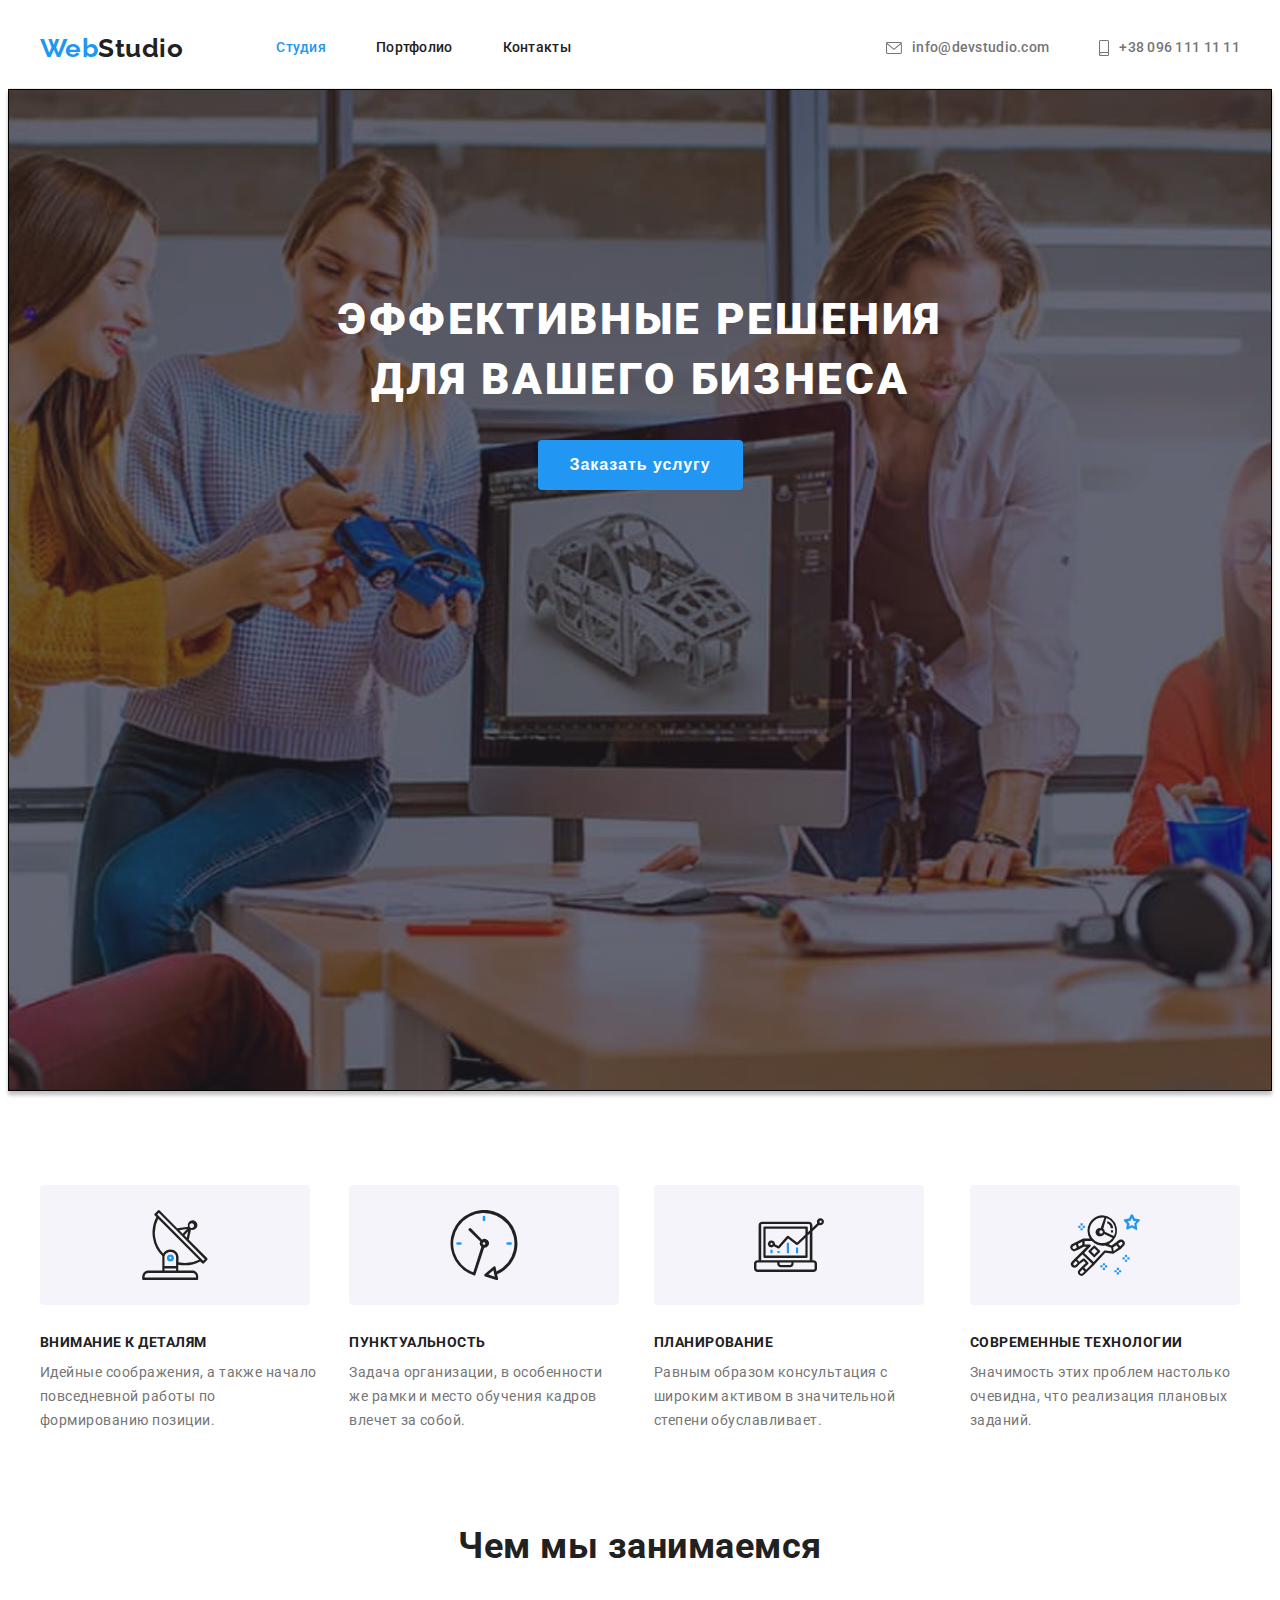
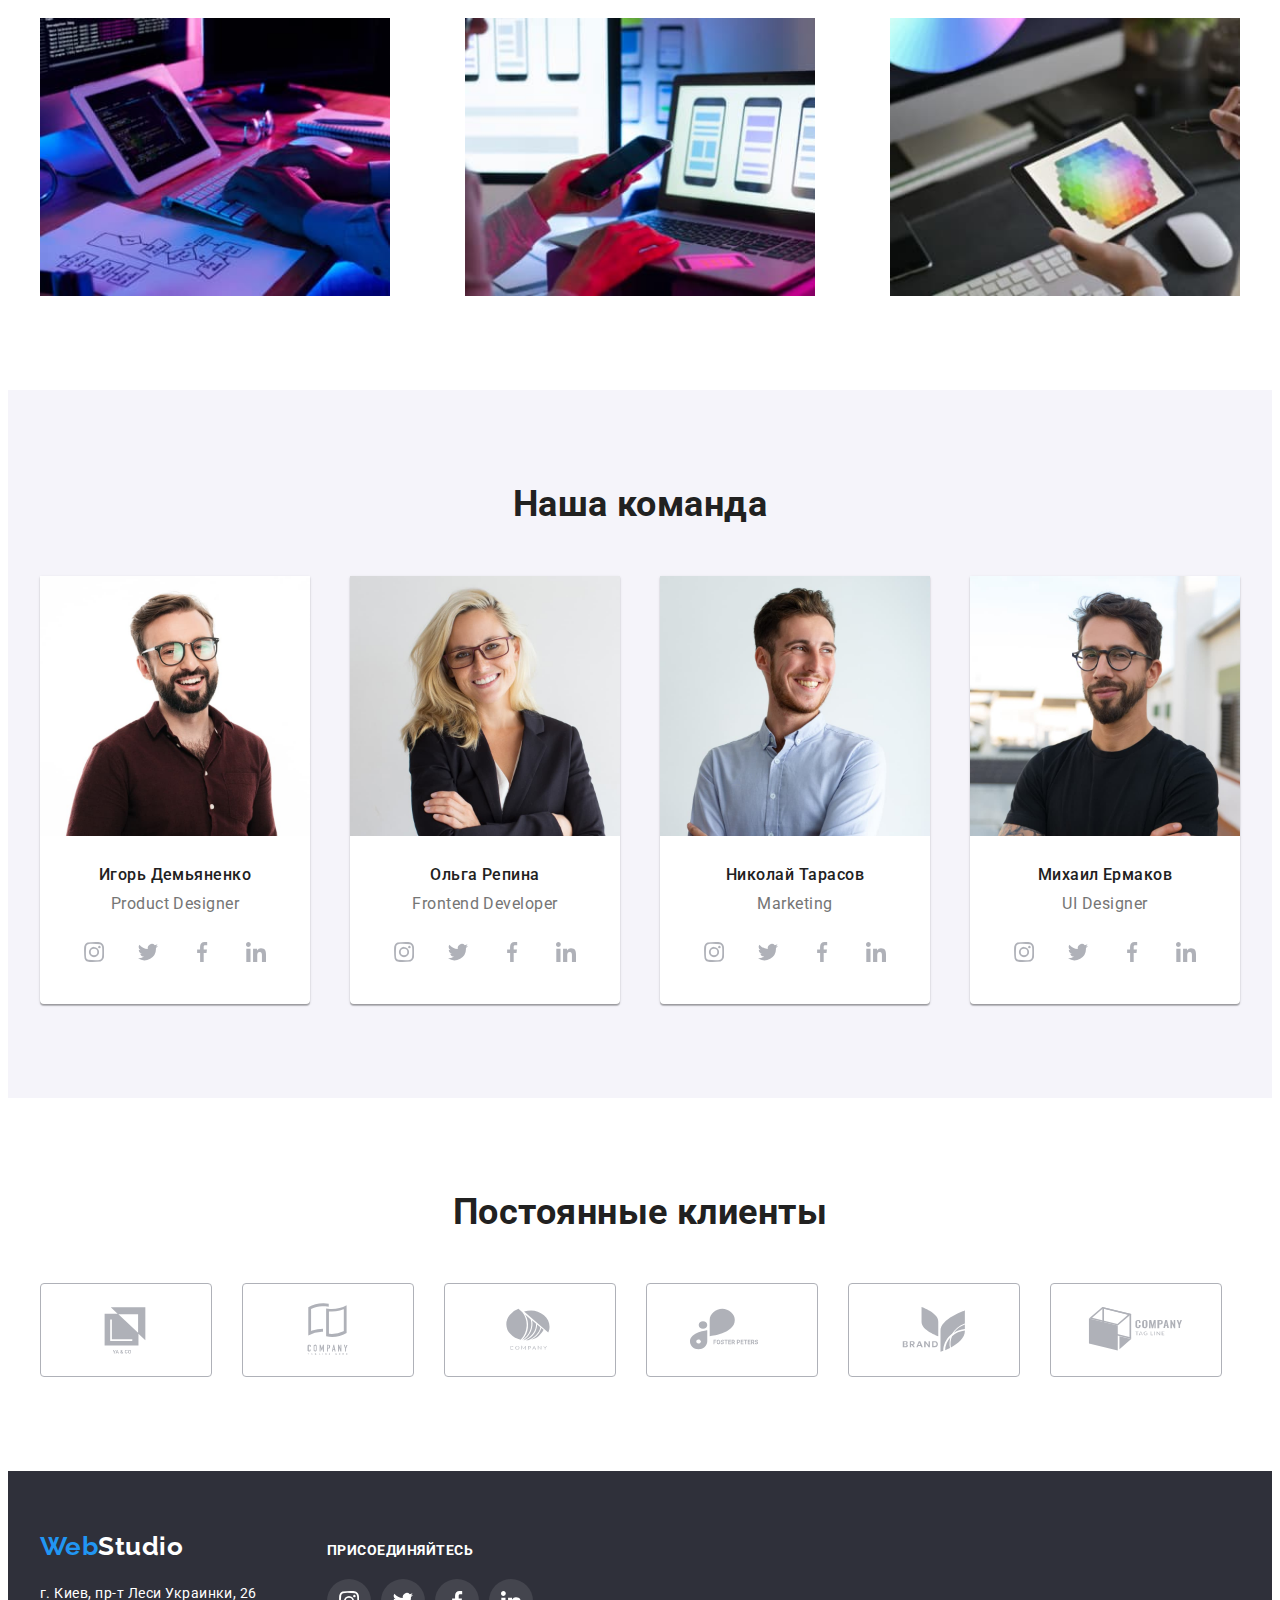
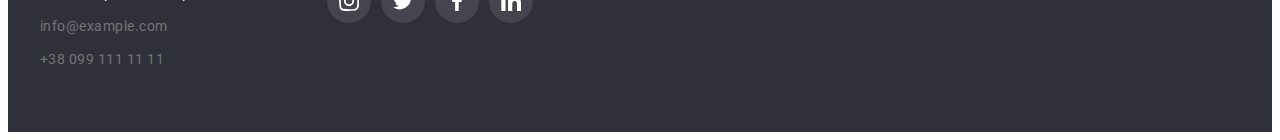
==== index.html @ 2c9416e2 "Initial commit" ====
<!DOCTYPE html>
<html lang="ru">
  <head>
    <meta charset="UTF-8" />
    <meta http-equiv="X-UA-Compatible" content="IE=edge" />
    <meta name="viewport" content="width=device-width, initial-scale=1.0" />
    <title>WebStudio</title>
    <link rel="preconnect" href="https://fonts.googleapis.com" />
    <link rel="preconnect" href="https://fonts.gstatic.com" crossorigin />
    <link
      href="https://fonts.googleapis.com/css2?family=Raleway:wght@700&family=Roboto:wght@400;500;700;900&display=swap"
      rel="stylesheet"
    />
    <link
      rel="stylesheet"
      href="https://cdnjs.cloudflare.com/ajax/libs/modern-normalize/1.1.0/modern-normalize.min.css"
      integrity="sha512-wpPYUAdjBVSE4KJnH1VR1HeZfpl1ub8YT/NKx4PuQ5NmX2tKuGu6U/JRp5y+Y8XG2tV+wKQpNHVUX03MfMFn9Q=="
      crossorigin="anonymous"
      referrerpolicy="no-referrer"
    />
    <link rel="stylesheet" href="./css/style.css" />
  </head>
  <body>
    <!-- Шапка сайта-->
    <header class="header">
      <div class="container container-header">
        <nav class="nav">
          <a href="./index.html" class="logo">
            <span class="web">Web</span>Studio</a
          >
          <ul class="site-nav">
            <li class="item">
              <a href="./index.html" class="link current">Студия</a>
            </li>
            <li class="item">
              <a href="./portfolio.html" class="link">Портфолио</a>
            </li>
            <li class="item"><a href="#" class="link">Контакты</a></li>
          </ul>
        </nav>
        <ul class="auth-nav">
          <li class="item">
            <a href="mailto:info@devstudio.com" class="link"
              ><svg
                class="icon-auth-nav"
                width="16px"
                height="12px"
                aria-hidden="true"
              >
                <use href="./images/symbol-defs.svg#icon-mail"></use>
              </svg>
              info@devstudio.com
            </a>
          </li>
          <li class="item">
            <a href="tel:+380961111111" class="link">
              <svg
                class="icon-auth-nav"
                width="10px"
                height="16px"
                aria-hidden="true"
              >
                <use href="./images/symbol-defs.svg#icon-phone"></use>
              </svg>
              +38 096 111 11 11
            </a>
          </li>
        </ul>
      </div>
    </header>

    <!-- Уникальный контент сайта -->
    <main>
      <!-- Герой сайта-->
      <section class="hero">
        <div class="container">
          <h1 class="title">Эффективные решения для вашего бизнеса</h1>
          <button type="button" class="button">Заказать услугу</button>
        </div>
      </section>
      <!-- Особенности сайта -->
      <section class="feauturies section">
        <div class="container">
          <h2 class="visually-hidden">Особенности сайта</h2>
          <ul class="list">
            <li class="item">
              <div class="icon">
                <svg aria-hidden="true" width="70" height="70">
                  <use href="./images/symbol-defs.svg#icon-antenna"></use>
                </svg>
              </div>
              <h3 class="title">Внимание к деталям</h3>
              <p class="text">
                Идейные соображения, а также начало повседневной работы по
                формированию позиции.
              </p>
            </li>
            <li class="item">
              <div class="icon">
                <svg aria-hidden="true" width="70" height="70">
                  <use href="./images/symbol-defs.svg#icon-clock"></use>
                </svg>
              </div>
              <h3 class="title">Пунктуальность</h3>
              <p class="text">
                Задача организации, в особенности же рамки и место обучения
                кадров влечет за собой.
              </p>
            </li>
            <li class="item">
              <div class="icon">
                <svg aria-hidden="true" width="70" height="70">
                  <use href="./images/symbol-defs.svg#icon-diagram"></use>
                </svg>
              </div>
              <h3 class="title">Планирование</h3>
              <p class="text">
                Равным образом консультация с широким активом в значительной
                степени обуславливает.
              </p>
            </li>
            <li class="item">
              <div class="icon">
                <svg aria-hidden="true" width="70" height="70">
                  <use href="./images/symbol-defs.svg#icon-astronaut"></use>
                </svg>
              </div>
              <h3 class="title">Современные технологии</h3>
              <p class="text">
                Значимость этих проблем настолько очевидна, что реализация
                плановых заданий.
              </p>
            </li>
          </ul>
        </div>
      </section>
      <!-- Чем мы занимаемся -->
      <section class="specifics section">
        <div class="container">
          <h2 class="title">Чем мы занимаемся</h2>
          <ul class="list">
            <li>
              <img
                src="./images/studio/computer.jpg"
                alt="Компьютер"
                width="350"
              />
            </li>
            <li>
              <img src="./images/studio/phone.jpg" alt="Телефон" width="350" />
            </li>
            <li>
              <img src="./images/studio/tablet.jpg" alt="Планшет" width="350" />
            </li>
          </ul>
        </div>
      </section>
      <!-- Наша команда -->
      <section class="team section">
        <div class="container">
          <h2 class="title">Наша команда</h2>
          <ul class="list">
            <li class="avatar">
              <img
                src="./images/studio/igor.jpg"
                alt="Фото Игоря"
                width="270"
              />
              <div class="team-wrapper">
                <h3 class="name">Игорь Демьяненко</h3>
                <p class="job">Product Designer</p>
                <ul class="social-list">
                  <li class="social-item">
                    <a class="social-link" href="#">
                      <svg
                        class="social-icon"
                        aria-label="Перейти на сайт Инстаграм"
                      >
                        <use
                          href="./images/symbol-defs.svg#icon-instagram"
                        ></use>
                      </svg>
                    </a>
                  </li>
                  <li class="social-item">
                    <a class="social-link" href="#">
                      <svg
                        class="social-icon"
                        aria-label="Перейти на сайт Твиттер"
                      >
                        <use href="./images/symbol-defs.svg#icon-twitter"></use>
                      </svg>
                    </a>
                  </li>
                  <li class="social-item">
                    <a class="social-link" href="#">
                      <svg
                        class="social-icon"
                        aria-label="Перейти на сайт Фейсбук"
                      >
                        <use
                          href="./images/symbol-defs.svg#icon-facebook"
                        ></use>
                      </svg>
                    </a>
                  </li>
                  <li class="social-item">
                    <a class="social-link" href="#">
                      <svg
                        class="social-icon"
                        aria-label="Перейти на сайт Линкедин"
                      >
                        <use
                          href="./images/symbol-defs.svg#icon-linkedin"
                        ></use>
                      </svg>
                    </a>
                  </li>
                </ul>
              </div>
            </li>
            <li class="avatar">
              <img
                src="./images/studio/olga.jpg"
                alt="Фото Ольги"
                width="270"
              />
              <div class="team-wrapper">
                <h3 class="name">Ольга Репина</h3>
                <p class="job">Frontend Developer</p>
                <ul class="social-list">
                  <li class="social-item">
                    <a class="social-link" href="#">
                      <svg
                        class="social-icon"
                        aria-label="Перейти на сайт Инстаграм"
                      >
                        <use
                          href="./images/symbol-defs.svg#icon-instagram"
                        ></use>
                      </svg>
                    </a>
                  </li>
                  <li class="social-item">
                    <a class="social-link" href="#">
                      <svg
                        class="social-icon"
                        aria-label="Перейти на сайт Твиттер"
                      >
                        <use href="./images/symbol-defs.svg#icon-twitter"></use>
                      </svg>
                    </a>
                  </li>
                  <li class="social-item">
                    <a class="social-link" href="#">
                      <svg
                        class="social-icon"
                        aria-label="Перейти на сайт Фейсбук"
                      >
                        <use
                          href="./images/symbol-defs.svg#icon-facebook"
                        ></use>
                      </svg>
                    </a>
                  </li>
                  <li class="social-item">
                    <a class="social-link" href="#">
                      <svg
                        class="social-icon"
                        aria-label="Перейти на сайт Линкедин"
                      >
                        <use
                          href="./images/symbol-defs.svg#icon-linkedin"
                        ></use>
                      </svg>
                    </a>
                  </li>
                </ul>
              </div>
            </li>
            <li class="avatar">
              <img
                src="./images/studio/nikolay.jpg"
                alt="Фото Николая"
                width="270"
              />
              <div class="team-wrapper">
                <h3 class="name">Николай Тарасов</h3>
                <p class="job">Marketing</p>
                <ul class="social-list">
                  <li class="social-item">
                    <a class="social-link" href="#">
                      <svg
                        class="social-icon"
                        aria-label="Перейти на сайт Инстаграм"
                      >
                        <use
                          href="./images/symbol-defs.svg#icon-instagram"
                        ></use>
                      </svg>
                    </a>
                  </li>
                  <li class="social-item">
                    <a class="social-link" href="#">
                      <svg
                        class="social-icon"
                        aria-label="Перейти на сайт Таиттер"
                      >
                        <use href="./images/symbol-defs.svg#icon-twitter"></use>
                      </svg>
                    </a>
                  </li>
                  <li class="social-item">
                    <a class="social-link" href="#">
                      <svg
                        class="social-icon"
                        aria-label="Перейти на сайт Фейсбук"
                      >
                        <use
                          href="./images/symbol-defs.svg#icon-facebook"
                        ></use>
                      </svg>
                    </a>
                  </li>
                  <li class="social-item">
                    <a class="social-link" href="#">
                      <svg
                        class="social-icon"
                        aria-label="Перейти на сайт Линкедин"
                      >
                        <use
                          href="./images/symbol-defs.svg#icon-linkedin"
                        ></use>
                      </svg>
                    </a>
                  </li>
                </ul>
              </div>
            </li>
            <li class="avatar">
              <img
                src="./images/studio/michael.jpg"
                alt="Фото Михаила"
                width="270"
              />
              <div class="team-wrapper">
                <h3 class="name">Михаил Ермаков</h3>
                <p class="job">UI Designer</p>
                <ul class="social-list">
                  <li class="social-item">
                    <a class="social-link" href="#">
                      <svg
                        class="social-icon"
                        aria-label="Перейти на сайт Инстаграм"
                      >
                        <use
                          href="./images/symbol-defs.svg#icon-instagram"
                        ></use>
                      </svg>
                    </a>
                  </li>
                  <li class="social-item">
                    <a class="social-link" href="#">
                      <svg
                        class="social-icon"
                        aria-label="Перейти на сайт Твиттер"
                      >
                        <use href="./images/symbol-defs.svg#icon-twitter"></use>
                      </svg>
                    </a>
                  </li>
                  <li class="social-item">
                    <a class="social-link" href="#">
                      <svg
                        class="social-icon"
                        aria-label="Перейти на сайт Фейсбук"
                      >
                        <use
                          href="./images/symbol-defs.svg#icon-facebook"
                        ></use>
                      </svg>
                    </a>
                  </li>
                  <li class="social-item">
                    <a class="social-link" href="#">
                      <svg
                        class="social-icon"
                        aria-label="Перейти на сайт Линкедин"
                      >
                        <use
                          href="./images/symbol-defs.svg#icon-linkedin"
                        ></use>
                      </svg>
                    </a>
                  </li>
                </ul>
              </div>
            </li>
          </ul>
        </div>
      </section>
    </main>

    <!-- Постоянные клиенты -->
    <section class="clients section">
      <div class="container">
        <h2 class="title">Постоянные клиенты</h2>
        <ul class="list">
          <li class="item">
            <a class="link" href="#">
              <svg class="icon-client" aria-label="Перейти на страницу клиента">
                <use href="./images/symbol-defs.svg#icon-client1"></use>
              </svg>
            </a>
          </li>
          <li class="item">
            <a class="link" href="#">
              <svg class="icon-client" aria-label="Перейти на страницу клиента">
                <use href="./images/symbol-defs.svg#icon-client2"></use>
              </svg>
            </a>
          </li>
          <li class="item">
            <a class="link" href="#"
              ><svg
                class="icon-client"
                aria-label="Перейти на страницу клиента"
              >
                <use href="./images/symbol-defs.svg#icon-client3"></use></svg
            ></a>
          </li>
          <li class="item">
            <a class="link" href="#"
              ><svg
                class="icon-client"
                aria-label="Перейти на страницу клиента"
              >
                <use href="./images/symbol-defs.svg#icon-client4"></use></svg
            ></a>
          </li>
          <li class="item">
            <a class="link" href="#"
              ><svg
                class="icon-client"
                aria-label="Перейти на страницу клиента"
              >
                <use href="./images/symbol-defs.svg#icon-client5"></use></svg
            ></a>
          </li>
          <li class="item">
            <a class="link" href="#"
              ><svg
                class="icon-client"
                aria-label="Перейти на страницу клиента"
              >
                <use href="./images/symbol-defs.svg#icon-client6"></use></svg
            ></a>
          </li>
        </ul>
      </div>
    </section>

    <!-- Подвал сайта -->
    <footer class="footer">
      <div class="container">
        <div>
          <a href="./index.html" class="logo">
            <span class="web">Web</span>Studio</a
          >
          <address class="address">
            <p class="text">г. Киев, пр-т Леси Украинки, 26</p>
            <ul>
              <li class="item">
                <a href="mailto:info@example.com" class="link"
                  >info@example.com</a
                >
              </li>
              <li>
                <a href="tel:+380991111111" class="link">+38 099 111 11 11</a>
              </li>
            </ul>
          </address>
        </div>
        <div class="cta">
          <p class="cta-text">Присоединяйтесь</p>
          <ul class="cta-list">
            <li class="cta-item">
              <a class="cta-link" href="#">
                <svg class="cta-icon" aria-label="Перейти на сайт Инстаграм">
                  <use href="./images/symbol-defs.svg#icon-instagram"></use>
                </svg>
              </a>
            </li>
            <li class="cta-item">
              <a class="cta-link" href="#">
                <svg class="cta-icon" aria-label="Перейти на сайт Твиттер">
                  <use href="./images/symbol-defs.svg#icon-twitter"></use>
                </svg>
              </a>
            </li>
            <li class="cta-item">
              <a class="cta-link" href="#">
                <svg class="cta-icon" aria-label="Перейти на сайт Фейсбук">
                  <use href="./images/symbol-defs.svg#icon-facebook"></use>
                </svg>
              </a>
            </li>
            <li class="cta-item">
              <a class="cta-link" href="#">
                <svg class="cta-icon" aria-label="Перейти на сайт Линкедин">
                  <use href="./images/symbol-defs.svg#icon-linkedin"></use>
                </svg>
              </a>
            </li>
          </ul>
        </div>
      </div>
    </footer>
  </body>
</html>
---- css/style.css ----
/* Цвет шапки и футера #2F303A */

/* Основной цвет секции #FFFFFF */

/* Дополнительный цвет секции #F5F4FA */

/* Основной цвет текста #757575 */

/* Дополнительный цвет текста #212121 */

/* Визуальный цвет текста #2196F3 */

:root {
    --primary-text-color:#757575;
    --title-text-color: #212121;
    --primary-section-color: #fff;
    --visual-text-color: #2196f3;
    --header-footer-color: #2f303a; 
    --additional-section-color: #f5f4fa;
    --icon-client-color: #afb1B8;
}

body {
    background-color: var(--primary-section-color);
    color: var(--primary-text-color);
    font-family: Roboto, sans-serif;
    letter-spacing: 0.03em;
}

ul {
    list-style: none;
    padding: 0px;
    margin: 0px;
}

a {
    text-decoration: none;
}

button {
    cursor: pointer;
}

img {
    display: block;
}

h1, h2, h3, h4, p {
    margin: 0;
}

.visually-hidden {
    position: absolute;
    width: 1px;
    height: 1px;
    margin: -1px;
    border: 0;
    padding: 0;
    white-space: nowrap;
    clip-path: inset(100%);
    clip: rect(0 0 0 0);
    overflow: hidden;
}

:focus { outline: none; }

/* Шапка сайта */

.container {
    width: 1200px;
    margin: 0 auto;
    padding: 0px 15px;
    /* outline: 2px solid tomato;  */
}

.section {
    padding-top: 94px;
    padding-bottom: 94px;
}

.specifics.section {
    padding-top: 0px;
}

.header {
    border-bottom: 1px solid #ececec;
}

/* Лого */
.logo {
    font-family: Raleway, sans-serif;
    font-weight: 700;
    font-size: 26px;
    line-height: 1.19;
}

.nav .logo {
    color: var(--title-text-color)    
}

.web {
    color: var(--visual-text-color);
}

.footer .logo {
    display: inline-block;
    margin: 0px 0px 20px 0px;

    color: var(--primary-section-color);
}

/* Навигация */

.site-nav {
    display: flex;
    margin-left: 93px;
}

.auth-nav {
    display: flex;
    margin-left: auto;
}

.auth-nav .item + .item {
    margin-left: 50px;
}

.nav {
    display: flex;
    align-items: center;
}

.container-header {
    display: flex;
    align-items: center;
}

.site-nav .item + .item {
    margin-left: 50px;
}



.site-nav .link {
    display: block;
    padding-top: 32px;
    padding-bottom: 32px;

    color: var(--title-text-color);
    font-weight: 500;
    font-size: 14px;
    line-height: 1.14;
    letter-spacing: 0.02em;
}

.site-nav .link:hover,
.site-nav .link:focus,
.footer .link:hover,
.footer .link:focus,
.auth-nav .link:hover,
.auth-nav .link:focus {
    color: var(--visual-text-color);
}

.site-nav .current {
    color: var(--visual-text-color);
}

.auth-nav .link {
    display: flex;
    align-items: center;
    padding-top: 32px;
    padding-bottom: 32px;

    color: var(--primary-text-color);
    font-weight: 500;
    font-size: 14px;
    line-height: 1.14;
    letter-spacing: 0.02em
}

.icon-auth-nav {
    margin-right: 10px;
    fill: currentColor;
}

/* Основной контент страницы Студии */

/* Герой сайта */

.hero {
    text-align: center;
    padding: 200px 0px;
    height: 600px;
    max-width: 1600px;
    margin-left: auto;
    margin-right: auto;
    border: 1px solid #000000;
    box-shadow: 0px 4px 4px rgba(0, 0, 0, 0.25);

    background-color: var(--header-footer-color);
    background-image: 
    linear-gradient(to right, rgba(47, 48, 58, 0.4), rgba(47, 48, 58, 0.4)),  
    url(../images/studio/hero.jpg);
    background-repeat: no-repeat;
    background-size: cover;
    background-position: center;
}

.hero .title {
    margin-left: auto;
    margin-right: auto;
    margin-bottom: 30px;
    width: 696px;

    color: var(--primary-section-color);
    font-weight: 900;
    font-size: 44px;
    line-height: 1.36;
    letter-spacing: 0.06em;
    text-transform: uppercase;
}

.hero .button { 
    border-radius: 4px;
    padding: 10px 32px;
    border: 0;

    color: var(--primary-section-color);
    background-color: var(--visual-text-color);

    font-weight: 700;
    font-size: 16px;
    line-height: 1.87;
    letter-spacing: 0.06em;
}

.hero .button:hover,
.hero .button:focus {
    background-color: #188ce8;
}

/* Особенности */

.feauturies .list {
    display: flex;
}

.feauturies .item + .item {
    margin-left: 30px;
}

.feauturies .title {
    margin-bottom: 10px;

    color: var(--title-text-color);
    font-weight: 700;
    font-size: 14px;
    line-height: 1.14;
    text-transform: uppercase;
}

.feauturies .text {
    font-size: 14px;
    line-height: 1.7;
}

.feauturies .icon{
    display: flex;
    align-items: center;
    justify-content: center;
    width: 270px;
    height: 120px;
    background-color: var(--additional-section-color);
    margin-bottom: 30px;
    border-radius: 4px;
}

/* Чем мы занимаемся*/

.specifics .list {
    display: flex;
    justify-content: space-between;
}

.specifics .title {
    margin-bottom: 50px;

    color: var(--title-text-color);
    font-weight: 700;
    font-size: 36px;
    line-height: 1.16;
    text-align: center;
}

/* Наша команда */

.team .title {
    margin-bottom: 50px;

    color: var(--title-text-color);
    font-weight: 700;
    font-size: 36px;
    line-height: 1.16;
    text-align: center;
}

.team .name {
    margin-bottom: 10px;

    color: var(--title-text-color);
    font-weight: 500;
    font-size: 16px;
    line-height: 1.18;
    text-align: center;
}

.team .job {
    margin-bottom: 16px;

    font-size: 16px;
    line-height: 1.18;
    text-align: center;
}

.team-wrapper {
    padding: 30px 0px;
}

.team .list {
    display: flex;
    justify-content: space-between;
}

.team {
    background-color: var(--additional-section-color);
}

.team .avatar {
    background-color: var(--primary-section-color);
    border-radius: 0px 0px 4px 4px;
    box-shadow: 0px 1px 3px rgba(0, 0, 0, 0.12), 0px 1px 1px rgba(0, 0, 0, 0.14), 0px 2px 1px rgba(0, 0, 0, 0.2);
}

.social-list {
    display: flex;
    gap: 10px;
    justify-content: center;
}

.social-link {
    display: flex;
    align-items: center;
    justify-content: center;
    width: 44px;
    height: 44px;
    border-radius: 50%;
    color: var(--icon-client-color);
}

.social-icon {
    width: 20px;
    height: 20px;
    fill: currentColor;
}

.social-link:hover,
.social-link:focus {
    color: var(--primary-section-color);
    background-color: var(--visual-text-color);
}

/* Постоянные клиенты */

.clients .title {
    margin-bottom: 50px;

    color: var(--title-text-color);
    font-weight: 700;
    font-size: 36px;
    line-height: 1.16;
    text-align: center;
}

.clients .list {
    display: flex;
    gap: 30px;
}

.clients .link {
    display: flex;
    align-items: center;
    justify-content: center;
    width: 170px;
    height: 92px;
    border: 1px solid var(--icon-client-color);
    border-radius: 4px;
    
    color: var(--icon-client-color);
}

.icon-client {
    width: 106px;
    height: 60px;

    fill: currentColor;
}

.clients .link:hover,
.clients .link:focus {
    border: 1px solid var(--visual-text-color);
    color: var(--visual-text-color);
}

/* Основной контент страницы Портфолио */

.portfolio .button:focus,
.portfolio .button:hover {
    color: var(--primary-section-color);
    background-color: var(--visual-text-color);
    box-shadow: 0px 3px 1px rgba(0, 0, 0, 0.1), 0px 1px 2px rgba(0, 0, 0, 0.08), 0px 2px 2px rgba(0, 0, 0, 0.12);
}

.menu {
    display: flex;
    justify-content: center;
    margin-bottom: 50px;
    gap: 8px;
}

.portfolio .list {
    display: flex;
    flex-wrap: wrap;
    gap: 30px;
}

.portfolio .button {
    display: inline-block;
    border-radius: 4px;
    padding: 6px 22px;
    border: 0;

    color: var(--title-text-color);
    background-color: var(--additional-section-color);
    font-weight: 500;
    font-size: 16px;
    line-height: 1.6;
    text-align: center;
}

.button.current {
    color: var(--primary-section-color);
    background-color: var(--visual-text-color);
    box-shadow: 0px 3px 1px rgba(0, 0, 0, 0.1), 0px 1px 2px rgba(0, 0, 0, 0.08), 0px 2px 2px rgba(0, 0, 0, 0.12);
}

.portfolio .title {
    margin-bottom: 4px;

    color: var(--title-text-color);
    font-weight: 700;
    font-size: 18px;
    line-height: 2;
    letter-spacing: 0.06em;
}

.portfolio .text {
    font-size: 16px;
    line-height: 1.87;
}

.box {
    padding: 20px 24px;
    border-bottom: 1px solid #eeeeee;
    border-right: 1px solid #eeeeee;
    border-left: 1px solid #eeeeee;
}

.portfolio .item:hover {
    box-shadow: 0px 1px 1px rgba(0, 0, 0, 0.12), 0px 4px 4px rgba(0, 0, 0, 0.06), 1px 4px 6px rgba(0, 0, 0, 0.16);
}

/* Подвал сайта */

.footer {
    background-color: var(--header-footer-color);
    padding: 60px 0px;
}

.footer .address {
    font-style: normal;
}

.footer .text {
    margin-bottom: 9px;

    color: var(--primary-section-color);
    font-size: 14px;
    line-height: 1.7;
}

.footer .link {
    color: var(--primary-text-color);
    font-weight: 400;
    font-size: 14px;
    line-height: 1.7;
}

.footer .item {
    margin-bottom: 9px;
}

.footer .container {
    display: flex;
    align-items: baseline;
}

.cta {
    margin-left: 70px;
}

.cta-text {
    margin-bottom: 20px ;

    color: var(--primary-section-color);
    font-weight: 700;
    font-size: 14px;
    line-height: 1.14;
    text-transform: uppercase;
}

.cta-list {
    display: flex;
    gap: 10px;
    justify-content: center;
}

.cta-link {
    display: flex;
    align-items: center;
    justify-content: center;
    width: 44px;
    height: 44px;
    border-radius: 50%;
    color: var(--primary-section-color);
    background: rgba(255, 255, 255, 0.1);
}

.cta-icon {
    width: 20px;
    height: 20px;
    fill: currentColor;
}

.cta-link:hover,
.cta-link:focus {
    color: var(--primary-section-color);
    background-color: var(--visual-text-color);
}
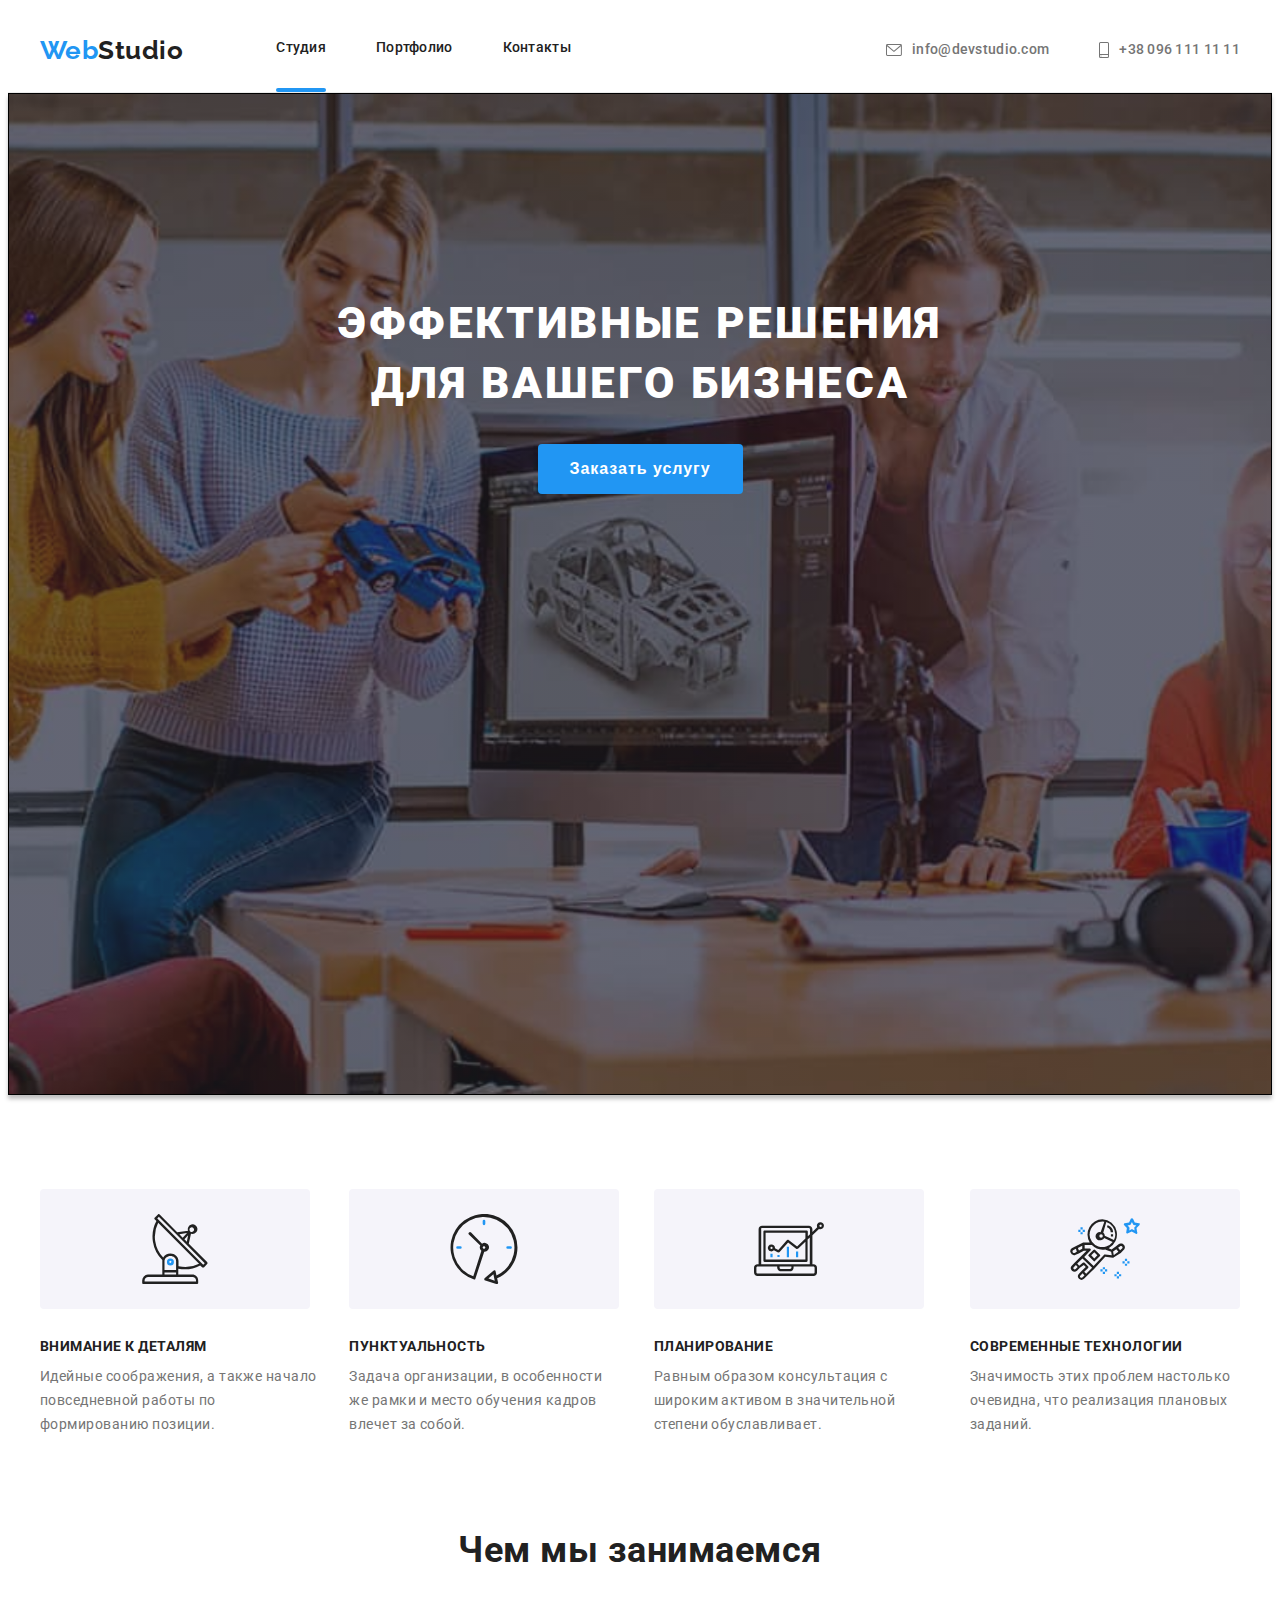
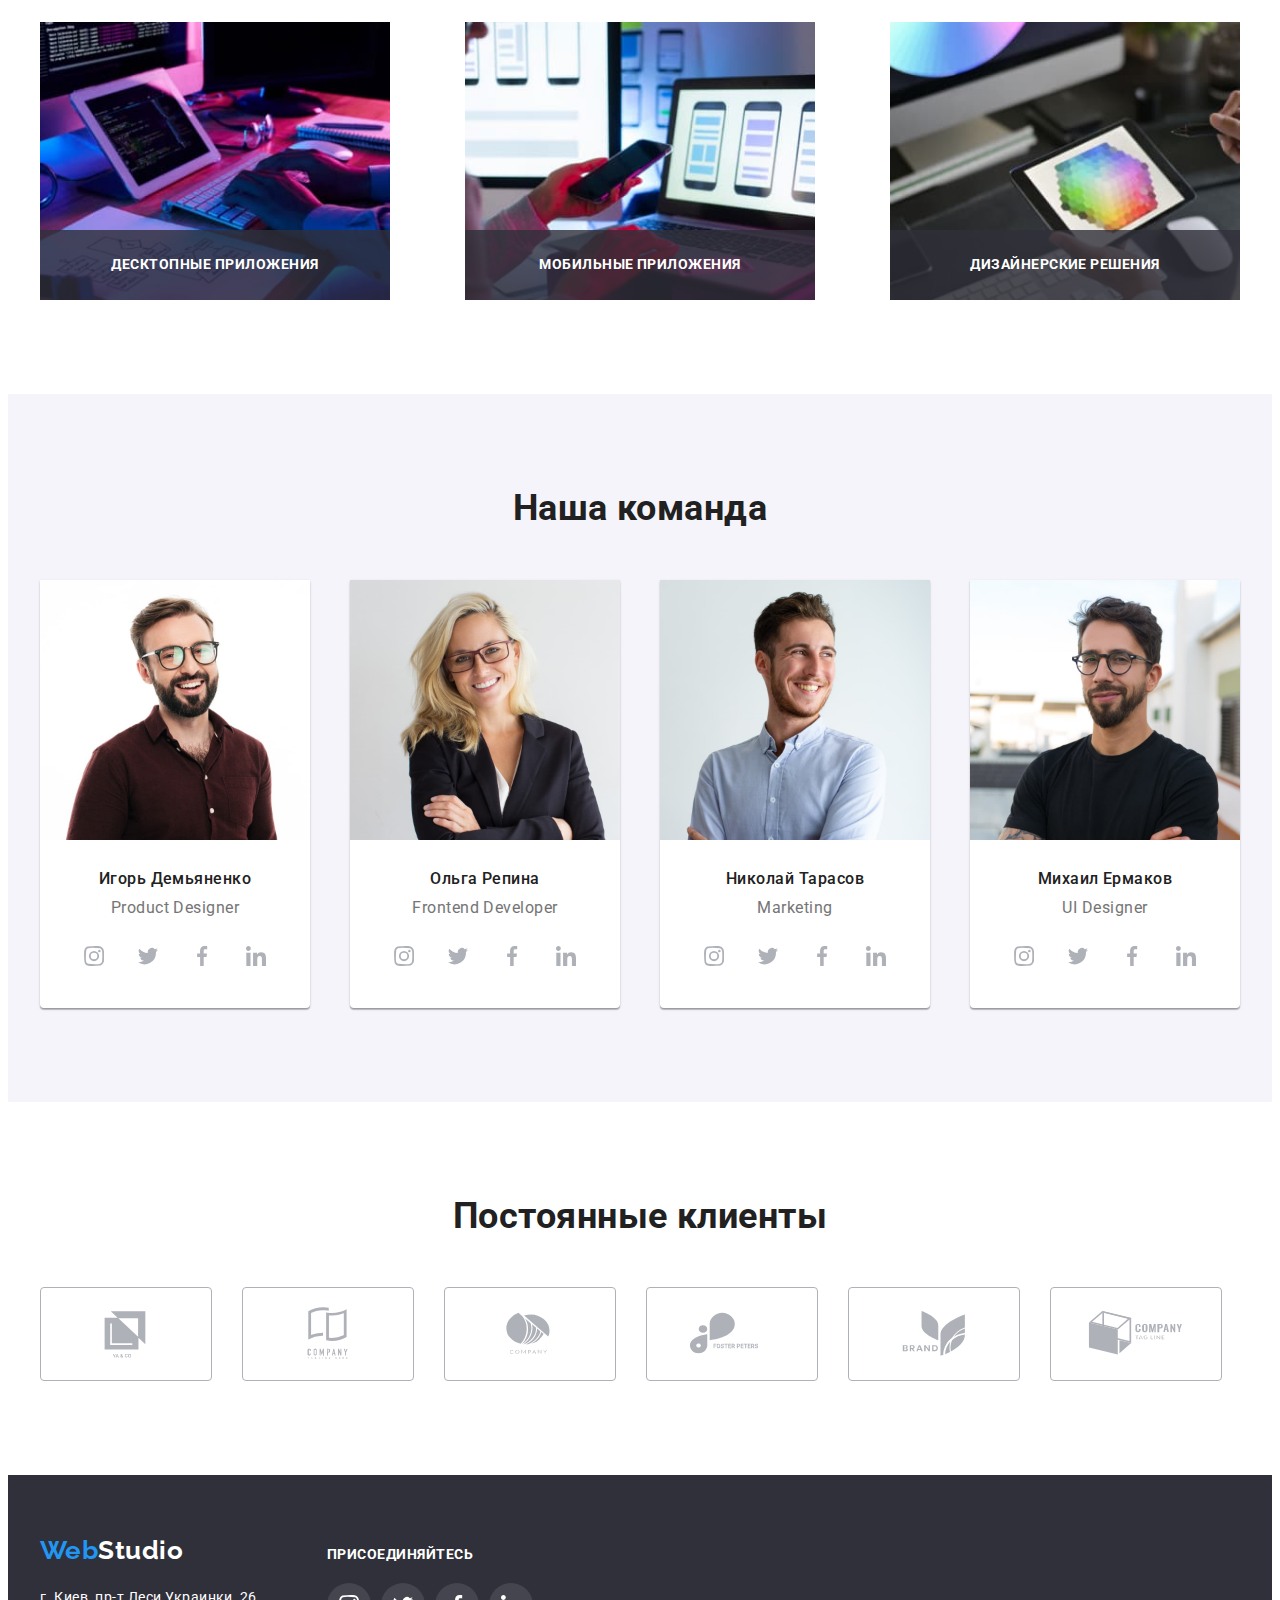
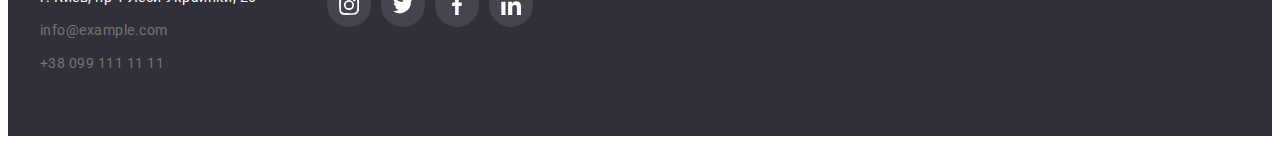
==== commit 9a1ad77c: "Добавляет разметку первой половины дз" ====
--- a/index.html
+++ b/index.html
@@ -29,8 +29,8 @@
             <span class="web">Web</span>Studio</a
           >
           <ul class="site-nav">
-            <li class="item">
-              <a href="./index.html" class="link current">Студия</a>
+            <li class="item current">
+              <a href="./index.html" class="link">Студия</a>
             </li>
             <li class="item">
               <a href="./portfolio.html" class="link">Портфолио</a>
@@ -140,17 +140,34 @@
           <h2 class="title">Чем мы занимаемся</h2>
           <ul class="list">
             <li>
-              <img
-                src="./images/studio/computer.jpg"
-                alt="Компьютер"
-                width="350"
-              />
+              <div class="specifics-cards">
+                <img
+                  src="./images/studio/computer.jpg"
+                  alt="Компьютер"
+                  width="350"
+                />
+                <p class="text">Десктопные приложения</p>
+              </div>
             </li>
             <li>
-              <img src="./images/studio/phone.jpg" alt="Телефон" width="350" />
+              <div class="specifics-cards">
+                <img
+                  src="./images/studio/phone.jpg"
+                  alt="Телефон"
+                  width="350"
+                />
+                <p class="text">Мобильные приложения</p>
+              </div>
             </li>
             <li>
-              <img src="./images/studio/tablet.jpg" alt="Планшет" width="350" />
+              <div class="specifics-cards">
+                <img
+                  src="./images/studio/tablet.jpg"
+                  alt="Планшет"
+                  width="350"
+                />
+                <p class="text">Дизайнерские решения</p>
+              </div>
             </li>
           </ul>
         </div>
--- a/css/style.css
+++ b/css/style.css
@@ -162,8 +162,14 @@
     color: var(--visual-text-color);
 }
 
-.site-nav .current {
-    color: var(--visual-text-color);
+.site-nav .current::after {
+    content: "";
+    display: block;
+    width: 100%;
+    height: 4px;
+    background-color: var(--visual-text-color);
+    border-radius: 2px;
+    
 }
 
 .auth-nav .link {
@@ -291,6 +297,26 @@
     font-size: 36px;
     line-height: 1.16;
     text-align: center;
+}
+
+.specifics-cards {
+    position: relative;
+}
+
+.specifics .text {
+    position: absolute;
+    bottom: 0;
+    
+    width: 100%;
+    padding: 27px 0px;
+
+    background-color: rgba(47, 48, 58, 0.8);
+    color: var(--primary-section-color);
+    font-weight: 700;
+    font-size: 14px;
+    line-height: 1.14;
+    text-align: center;
+    text-transform: uppercase;
 }
 
 /* Наша команда */
@@ -480,6 +506,28 @@
     box-shadow: 0px 1px 1px rgba(0, 0, 0, 0.12), 0px 4px 4px rgba(0, 0, 0, 0.06), 1px 4px 6px rgba(0, 0, 0, 0.16);
 }
 
+.portfolio .item:hover .description {
+    opacity: 1;
+}
+
+.thumb {
+    position: relative;
+}
+
+.description {
+    position: absolute;
+    top: 0;
+    width: 100%;
+    height: 100%;
+    padding: 63px 24px;
+
+    font-size: 18px;
+    line-height: 1.55;
+    color: var(--primary-section-color);
+    background-color: rgba(33, 150, 243, 0.9);
+    opacity: 0;
+}
+
 /* Подвал сайта */
 
 .footer {
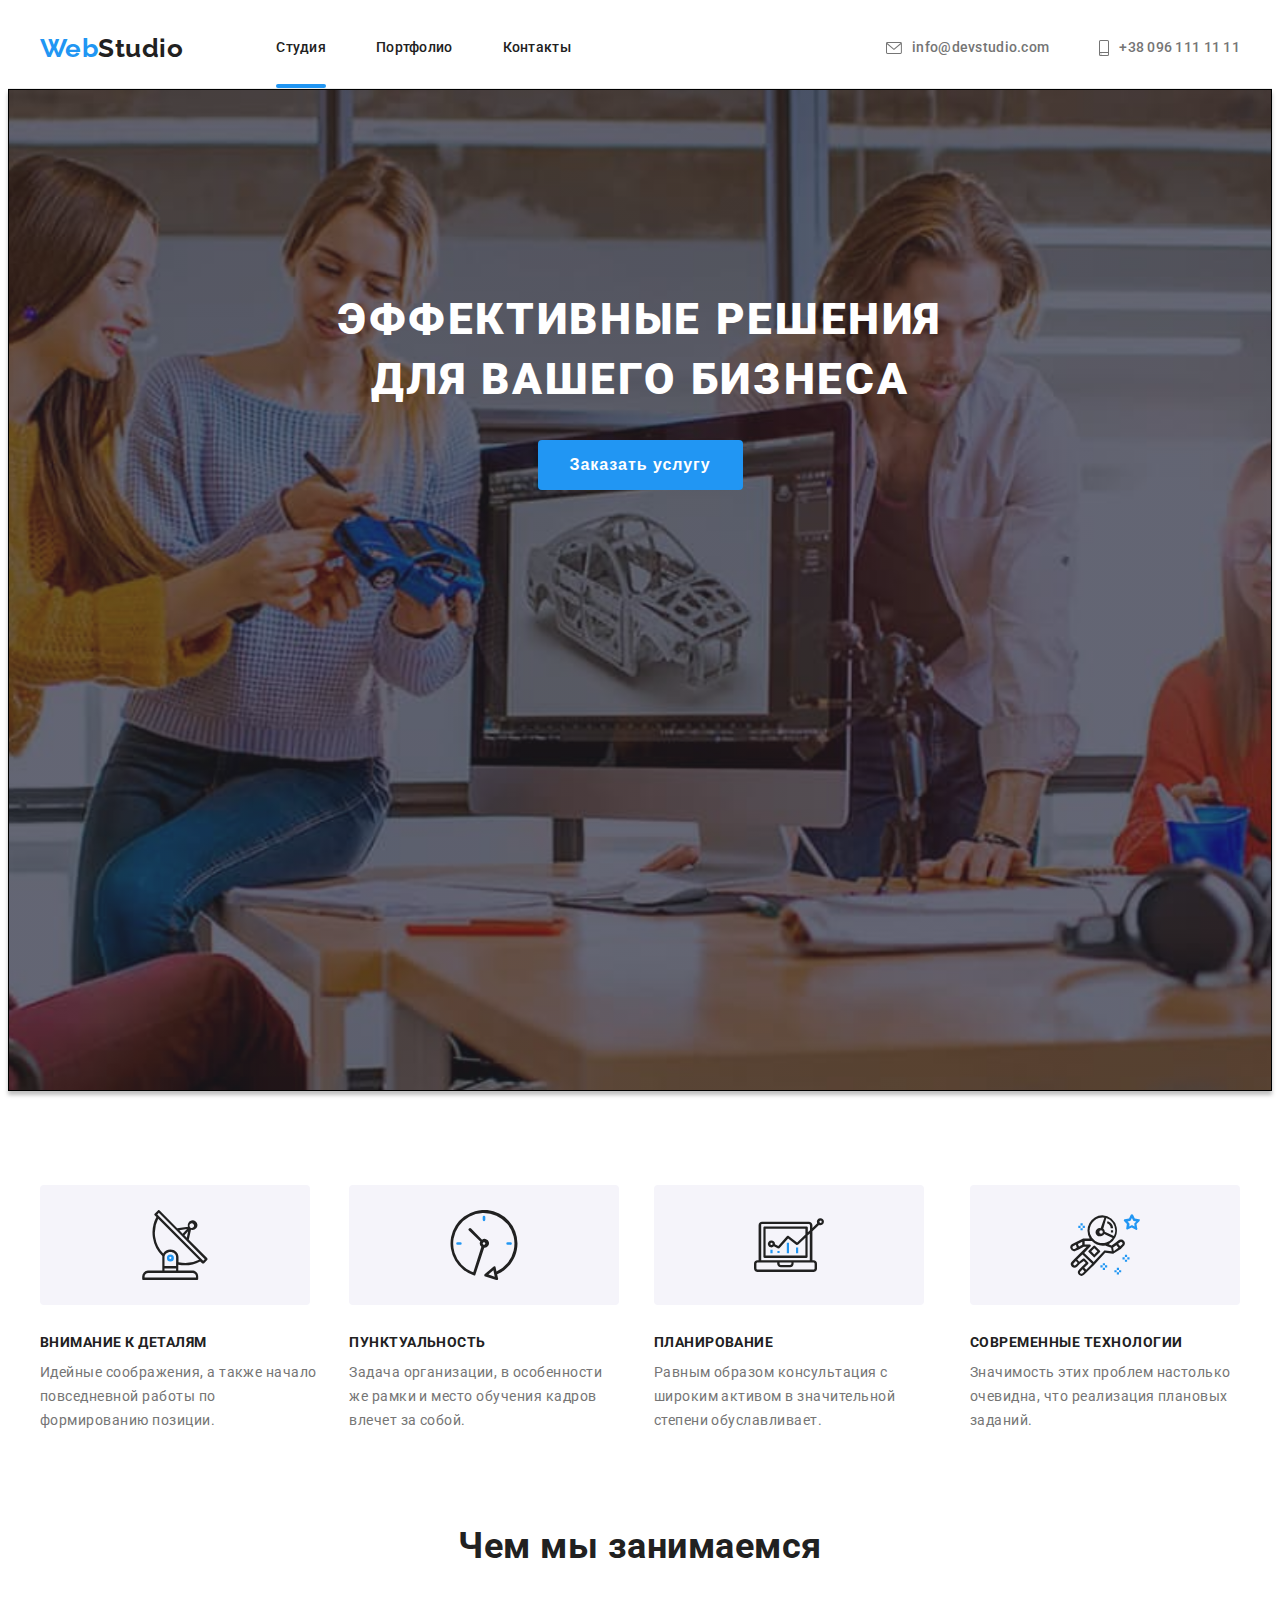
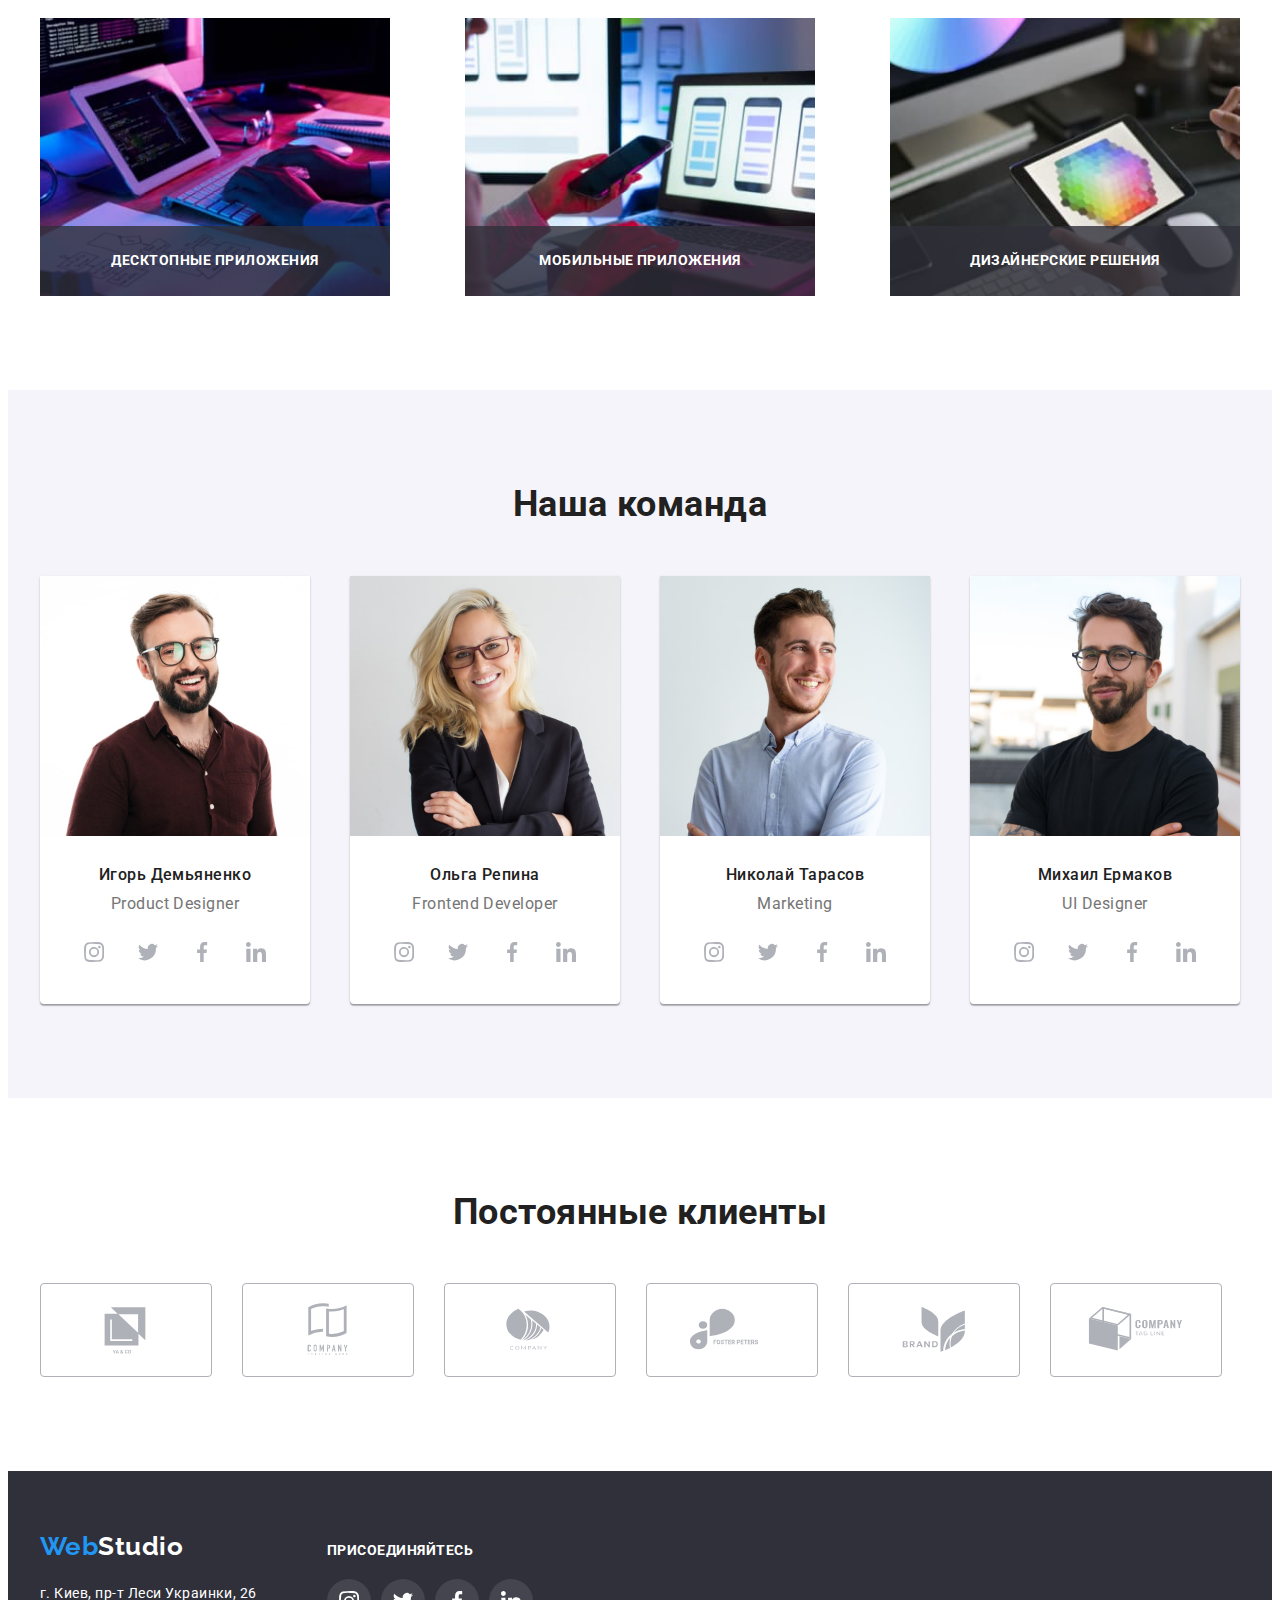
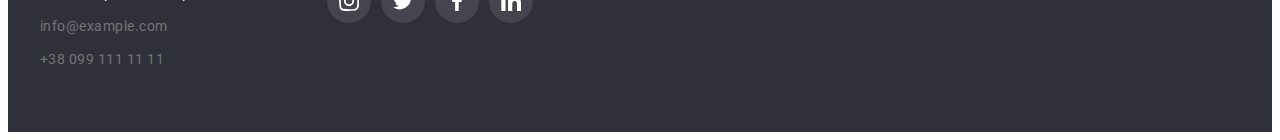
==== commit 68126ee2: "dfdf" ====
--- a/index.html
+++ b/index.html
@@ -29,8 +29,8 @@
             <span class="web">Web</span>Studio</a
           >
           <ul class="site-nav">
-            <li class="item current">
-              <a href="./index.html" class="link">Студия</a>
+            <li class="item">
+              <a href="./index.html" class="link current">Студия</a>
             </li>
             <li class="item">
               <a href="./portfolio.html" class="link">Портфолио</a>
--- a/css/style.css
+++ b/css/style.css
@@ -139,9 +139,8 @@
     margin-left: 50px;
 }
 
-
-
 .site-nav .link {
+    position: relative;
     display: block;
     padding-top: 32px;
     padding-bottom: 32px;
@@ -163,13 +162,15 @@
 }
 
 .site-nav .current::after {
+    position: absolute;
     content: "";
     display: block;
+    bottom: 0;
+    left: 0;
     width: 100%;
     height: 4px;
     background-color: var(--visual-text-color);
     border-radius: 2px;
-    
 }
 
 .auth-nav .link {
@@ -306,6 +307,7 @@
 .specifics .text {
     position: absolute;
     bottom: 0;
+    left: 0;
     
     width: 100%;
     padding: 27px 0px;
@@ -507,11 +509,12 @@
 }
 
 .portfolio .item:hover .description {
-    opacity: 1;
+    transform: translateY(0%);
 }
 
 .thumb {
     position: relative;
+    overflow: hidden;
 }
 
 .description {
@@ -525,7 +528,9 @@
     line-height: 1.55;
     color: var(--primary-section-color);
     background-color: rgba(33, 150, 243, 0.9);
-    opacity: 0;
+
+    transform: translateY(100%);
+    transition: transform 250ms cubic-bezier(0.4, 0, 0.2, 1);
 }
 
 /* Подвал сайта */
